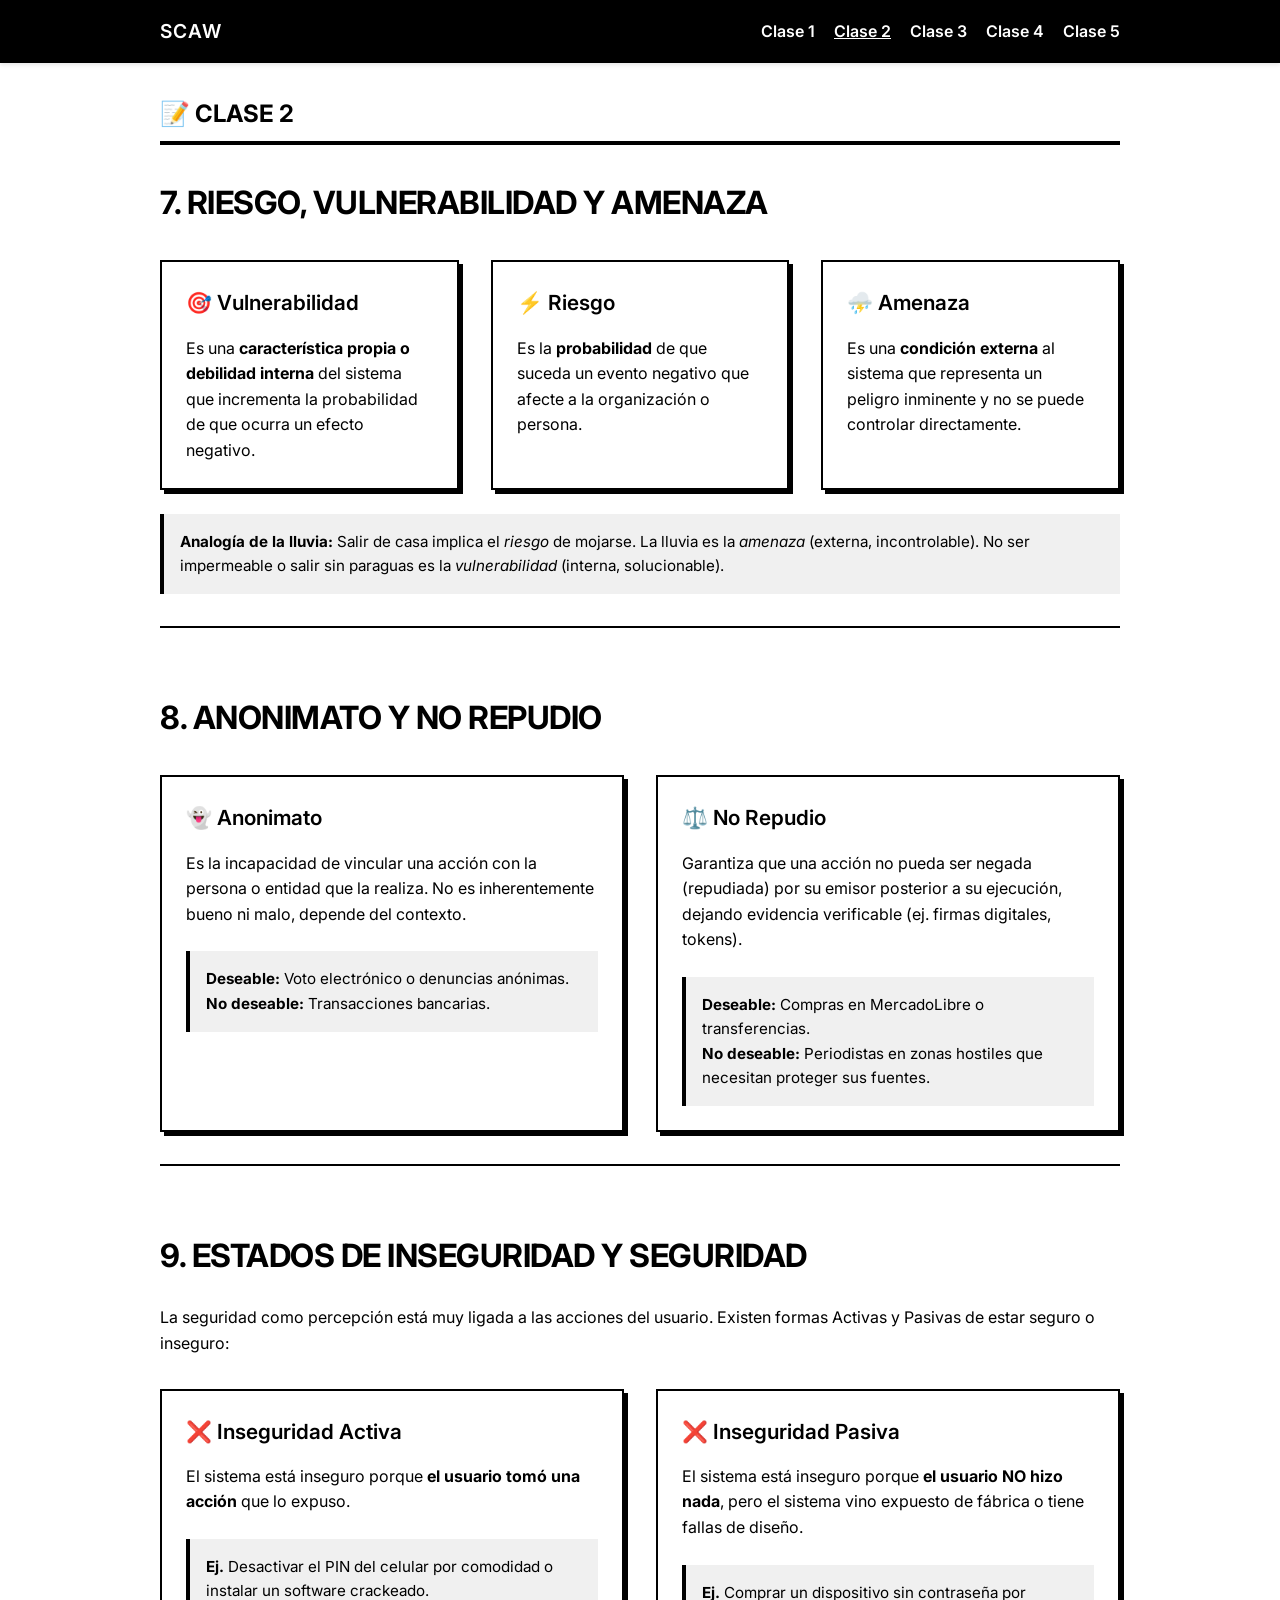
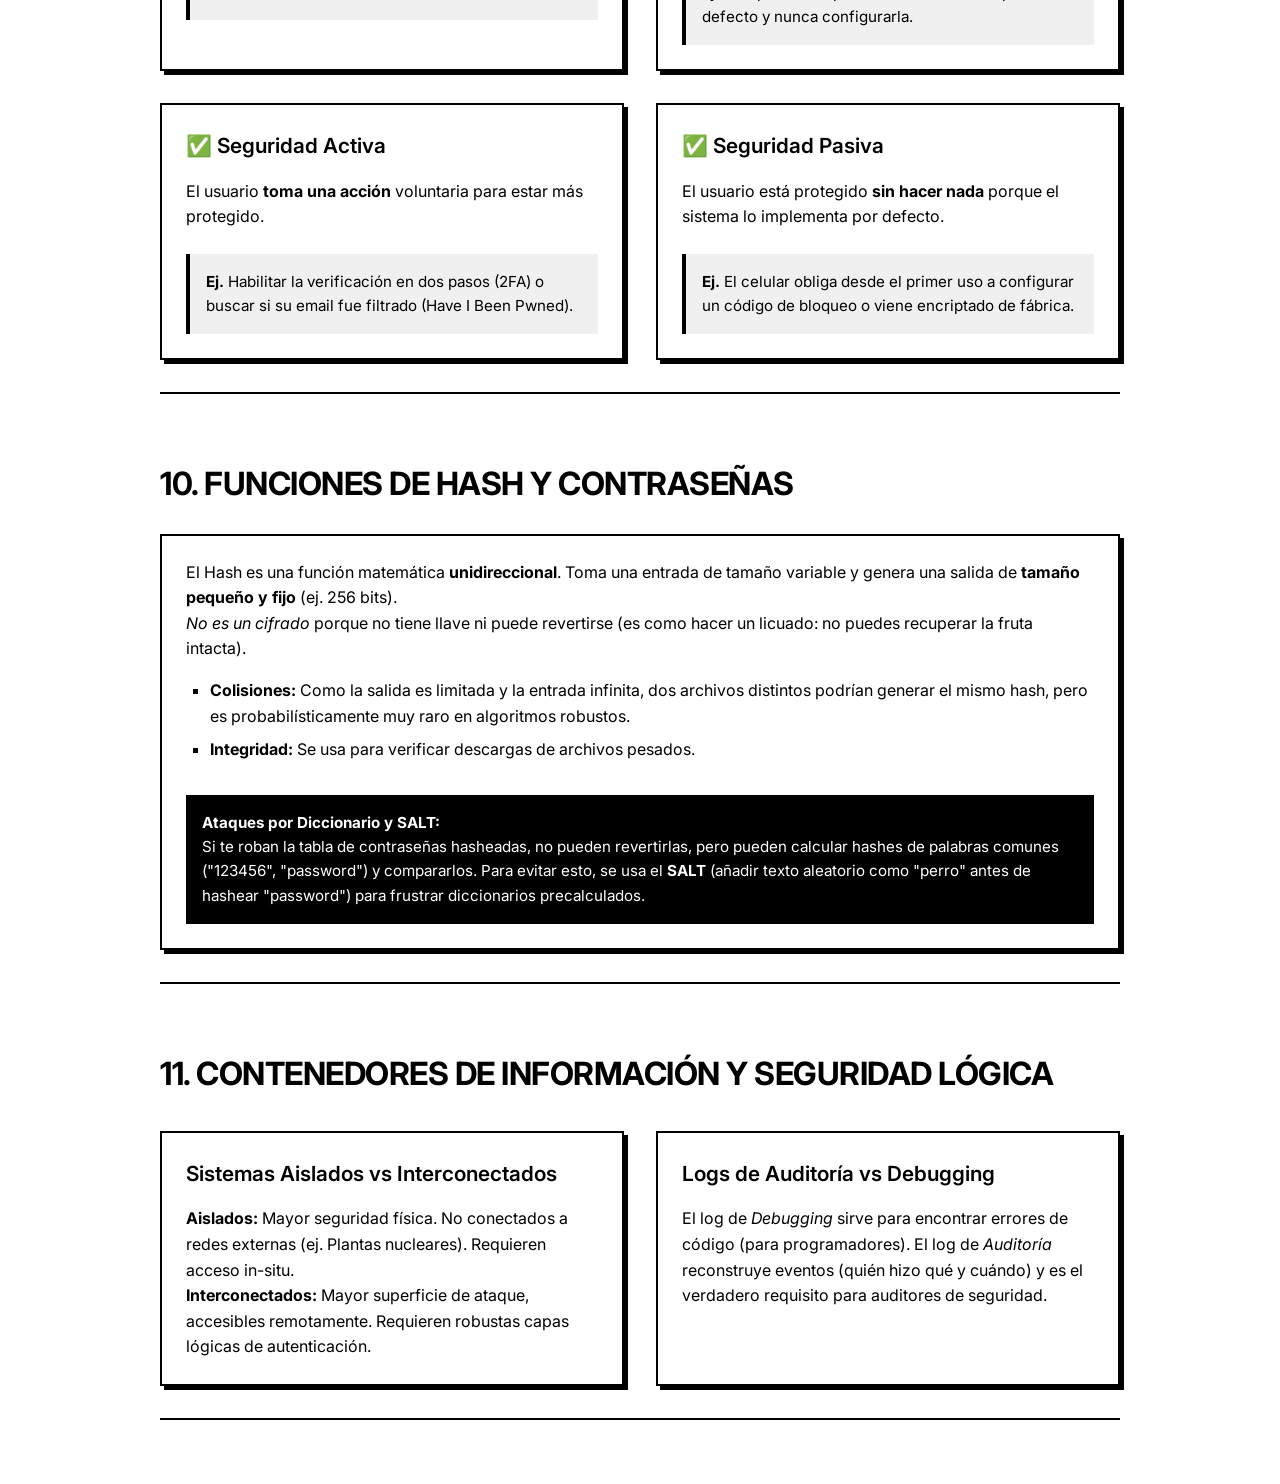
==== clase2.html @ 8fa1ffed "Subiendo Proyecto SCAW Clases 1 a 5" ====
<!DOCTYPE html>
<html lang="es">
<head>
    <meta charset="UTF-8">
    <meta name="viewport" content="width=device-width, initial-scale=1.0">
    <title>Resumen: Seguridad y Calidad de Aplicaciones Web - Clase 2</title>
    <link rel="stylesheet" href="style.css">
    <link href="https://fonts.googleapis.com/css2?family=Inter:wght@300;400;600;700&display=swap" rel="stylesheet">
</head>
<body>
    <header class="minimal-header">
        <div class="container" style="display: flex; justify-content: space-between; align-items: center;">
            <h1>SCAW</h1>
            <nav>
                <a href="index.html" style="color: white; margin-right: 15px; text-decoration: none; font-weight: 600;">Clase 1</a>
                <a href="clase2.html" style="color: white; margin-right: 15px; text-decoration: underline; font-weight: 600;">Clase 2</a>
                <a href="clase3.html" style="color: white; margin-right: 15px; text-decoration: none; font-weight: 600;">Clase 3</a>
                <a href="clase4.html" style="color: white; margin-right: 15px; text-decoration: none; font-weight: 600;">Clase 4</a>
                <a href="clase5.html" style="color: white; text-decoration: none; font-weight: 600;">Clase 5</a>
            </nav>
        </div>
    </header>
    <main class="container" id="content-container">
        <!-- CLASE 2 -->
        <div style="margin: 2rem 0 2rem; border-bottom: 4px solid var(--primary-color); padding-bottom: 0.5rem;">
            <h2>📝 CLASE 2</h2>
        </div>

        <section class="topic-section">
            <h2>7. Riesgo, Vulnerabilidad y Amenaza</h2>
            <div class="grid-3">
                <div class="card">
                    <h3>🎯 Vulnerabilidad</h3>
                    <p>Es una <strong>característica propia o debilidad interna</strong> del sistema que incrementa la probabilidad de que ocurra un efecto negativo.</p>
                </div>
                <div class="card">
                    <h3>⚡ Riesgo</h3>
                    <p>Es la <strong>probabilidad</strong> de que suceda un evento negativo que afecte a la organización o persona.</p>
                </div>
                <div class="card">
                    <h3>⛈️ Amenaza</h3>
                    <p>Es una <strong>condición externa</strong> al sistema que representa un peligro inminente y no se puede controlar directamente.</p>
                </div>
            </div>
            <div class="example-box">
                <strong>Analogía de la lluvia:</strong> Salir de casa implica el <em>riesgo</em> de mojarse. La lluvia es la <em>amenaza</em> (externa, incontrolable). No ser impermeable o salir sin paraguas es la <em>vulnerabilidad</em> (interna, solucionable).
            </div>
        </section>

        <section class="topic-section">
            <h2>8. Anonimato y No Repudio</h2>
            <div class="grid-2">
                <div class="card">
                    <h3>👻 Anonimato</h3>
                    <p>Es la incapacidad de vincular una acción con la persona o entidad que la realiza. No es inherentemente bueno ni malo, depende del contexto.</p>
                    <div class="example-box">
                        <strong>Deseable:</strong> Voto electrónico o denuncias anónimas.<br>
                        <strong>No deseable:</strong> Transacciones bancarias.
                    </div>
                </div>
                <div class="card">
                    <h3>⚖️ No Repudio</h3>
                    <p>Garantiza que una acción no pueda ser negada (repudiada) por su emisor posterior a su ejecución, dejando evidencia verificable (ej. firmas digitales, tokens).</p>
                    <div class="example-box">
                        <strong>Deseable:</strong> Compras en MercadoLibre o transferencias.<br>
                        <strong>No deseable:</strong> Periodistas en zonas hostiles que necesitan proteger sus fuentes.
                    </div>
                </div>
            </div>
        </section>

        <section class="topic-section">
            <h2>9. Estados de Inseguridad y Seguridad</h2>
            <p>La seguridad como percepción está muy ligada a las acciones del usuario. Existen formas Activas y Pasivas de estar seguro o inseguro:</p>
            <div class="grid-2">
                <div class="card">
                    <h3>❌ Inseguridad Activa</h3>
                    <p>El sistema está inseguro porque <strong>el usuario tomó una acción</strong> que lo expuso.</p>
                    <div class="example-box"><strong>Ej.</strong> Desactivar el PIN del celular por comodidad o instalar un software crackeado.</div>
                </div>
                <div class="card">
                    <h3>❌ Inseguridad Pasiva</h3>
                    <p>El sistema está inseguro porque <strong>el usuario NO hizo nada</strong>, pero el sistema vino expuesto de fábrica o tiene fallas de diseño.</p>
                    <div class="example-box"><strong>Ej.</strong> Comprar un dispositivo sin contraseña por defecto y nunca configurarla.</div>
                </div>
                <div class="card">
                    <h3>✅ Seguridad Activa</h3>
                    <p>El usuario <strong>toma una acción</strong> voluntaria para estar más protegido.</p>
                    <div class="example-box"><strong>Ej.</strong> Habilitar la verificación en dos pasos (2FA) o buscar si su email fue filtrado (Have I Been Pwned).</div>
                </div>
                <div class="card">
                    <h3>✅ Seguridad Pasiva</h3>
                    <p>El usuario está protegido <strong>sin hacer nada</strong> porque el sistema lo implementa por defecto.</p>
                    <div class="example-box"><strong>Ej.</strong> El celular obliga desde el primer uso a configurar un código de bloqueo o viene encriptado de fábrica.</div>
                </div>
            </div>
        </section>

        <section class="topic-section">
            <h2>10. Funciones de Hash y Contraseñas</h2>
            <div class="card">
                <p>El Hash es una función matemática <strong>unidireccional</strong>. Toma una entrada de tamaño variable y genera una salida de <strong>tamaño pequeño y fijo</strong> (ej. 256 bits). <br><em>No es un cifrado</em> porque no tiene llave ni puede revertirse (es como hacer un licuado: no puedes recuperar la fruta intacta).</p>
                <ul>
                    <li><strong>Colisiones:</strong> Como la salida es limitada y la entrada infinita, dos archivos distintos podrían generar el mismo hash, pero es probabilísticamente muy raro en algoritmos robustos.</li>
                    <li><strong>Integridad:</strong> Se usa para verificar descargas de archivos pesados.</li>
                </ul>
                <div class="example-box black-box">
                    <strong>Ataques por Diccionario y SALT:</strong><br>
                    Si te roban la tabla de contraseñas hasheadas, no pueden revertirlas, pero pueden calcular hashes de palabras comunes ("123456", "password") y compararlos. Para evitar esto, se usa el <strong>SALT</strong> (añadir texto aleatorio como "perro" antes de hashear "password") para frustrar diccionarios precalculados.
                </div>
            </div>
        </section>

        <section class="topic-section">
            <h2>11. Contenedores de Información y Seguridad Lógica</h2>
            <div class="grid-2">
                <div class="card">
                    <h3>Sistemas Aislados vs Interconectados</h3>
                    <p><strong>Aislados:</strong> Mayor seguridad física. No conectados a redes externas (ej. Plantas nucleares). Requieren acceso in-situ.<br>
                    <strong>Interconectados:</strong> Mayor superficie de ataque, accesibles remotamente. Requieren robustas capas lógicas de autenticación.</p>
                </div>
                <div class="card">
                    <h3>Logs de Auditoría vs Debugging</h3>
                    <p>El log de <em>Debugging</em> sirve para encontrar errores de código (para programadores). El log de <em>Auditoría</em> reconstruye eventos (quién hizo qué y cuándo) y es el verdadero requisito para auditores de seguridad.</p>
                </div>
            </div>
        </section>
    </main>

    <script src="script.js"></script>
</body>
</html>
---- style.css ----
:root {
    --primary-color: #000000;
    --primary-hover: #333333;
    --bg-color: #ffffff;
    --card-bg: #ffffff;
    --text-main: #000000;
    --text-muted: #666666;
    --border-color: #000000;
}

* {
    margin: 0;
    padding: 0;
    box-sizing: border-box;
}

body {
    font-family: 'Inter', sans-serif;
    background-color: var(--bg-color);
    color: var(--text-main);
    line-height: 1.6;
}

.container {
    max-width: 1000px;
    margin: 0 auto;
    padding: 0 20px;
}

.minimal-header {
    background-color: var(--primary-color);
    color: white;
    padding: 1rem 0;
    text-align: left;
    box-shadow: 0 2px 4px rgba(0, 0, 0, 0.1);
}

.minimal-header h1 {
    font-size: 1.2rem;
    font-weight: 600;
    margin: 0;
    letter-spacing: 1px;
}

main {
    padding: 3rem 0;
}

.topic-section {
    margin-bottom: 4rem;
    padding-bottom: 2rem;
    border-bottom: 2px solid var(--border-color);
}

.topic-section h2 {
    font-size: 2rem;
    margin-bottom: 1.5rem;
    font-weight: 700;
    text-transform: uppercase;
    letter-spacing: -0.5px;
}

.card {
    background-color: var(--card-bg);
    border: 2px solid var(--border-color);
    padding: 1.5rem;
    box-shadow: 4px 4px 0px 0px var(--border-color);
    transition: transform 0.2s ease, box-shadow 0.2s ease;
}

.card:hover {
    transform: translate(-2px, -2px);
    box-shadow: 6px 6px 0px 0px var(--border-color);
}

.card h3 {
    font-size: 1.3rem;
    margin-bottom: 1rem;
    font-weight: 600;
}

.card ul {
    list-style-type: square;
    margin-left: 1.5rem;
    margin-top: 1rem;
}

.card li {
    margin-bottom: 0.5rem;
}

.grid-3 {
    display: grid;
    grid-template-columns: repeat(auto-fit, minmax(280px, 1fr));
    gap: 2rem;
    margin-top: 2rem;
}

.grid-2 {
    display: grid;
    grid-template-columns: repeat(auto-fit, minmax(400px, 1fr));
    gap: 2rem;
    margin-top: 2rem;
}

.example-box {
    margin-top: 1.5rem;
    padding: 1rem;
    background-color: #f0f0f0;
    border-left: 4px solid var(--primary-color);
    font-size: 0.95rem;
}

.example-box.black-box {
    background-color: var(--primary-color);
    color: white;
    border: none;
    margin-top: 2rem;
}

.icon-box {
    margin-bottom: 1rem;
}

.triangle-container {
    display: flex;
    justify-content: center;
    margin: 2rem 0;
}
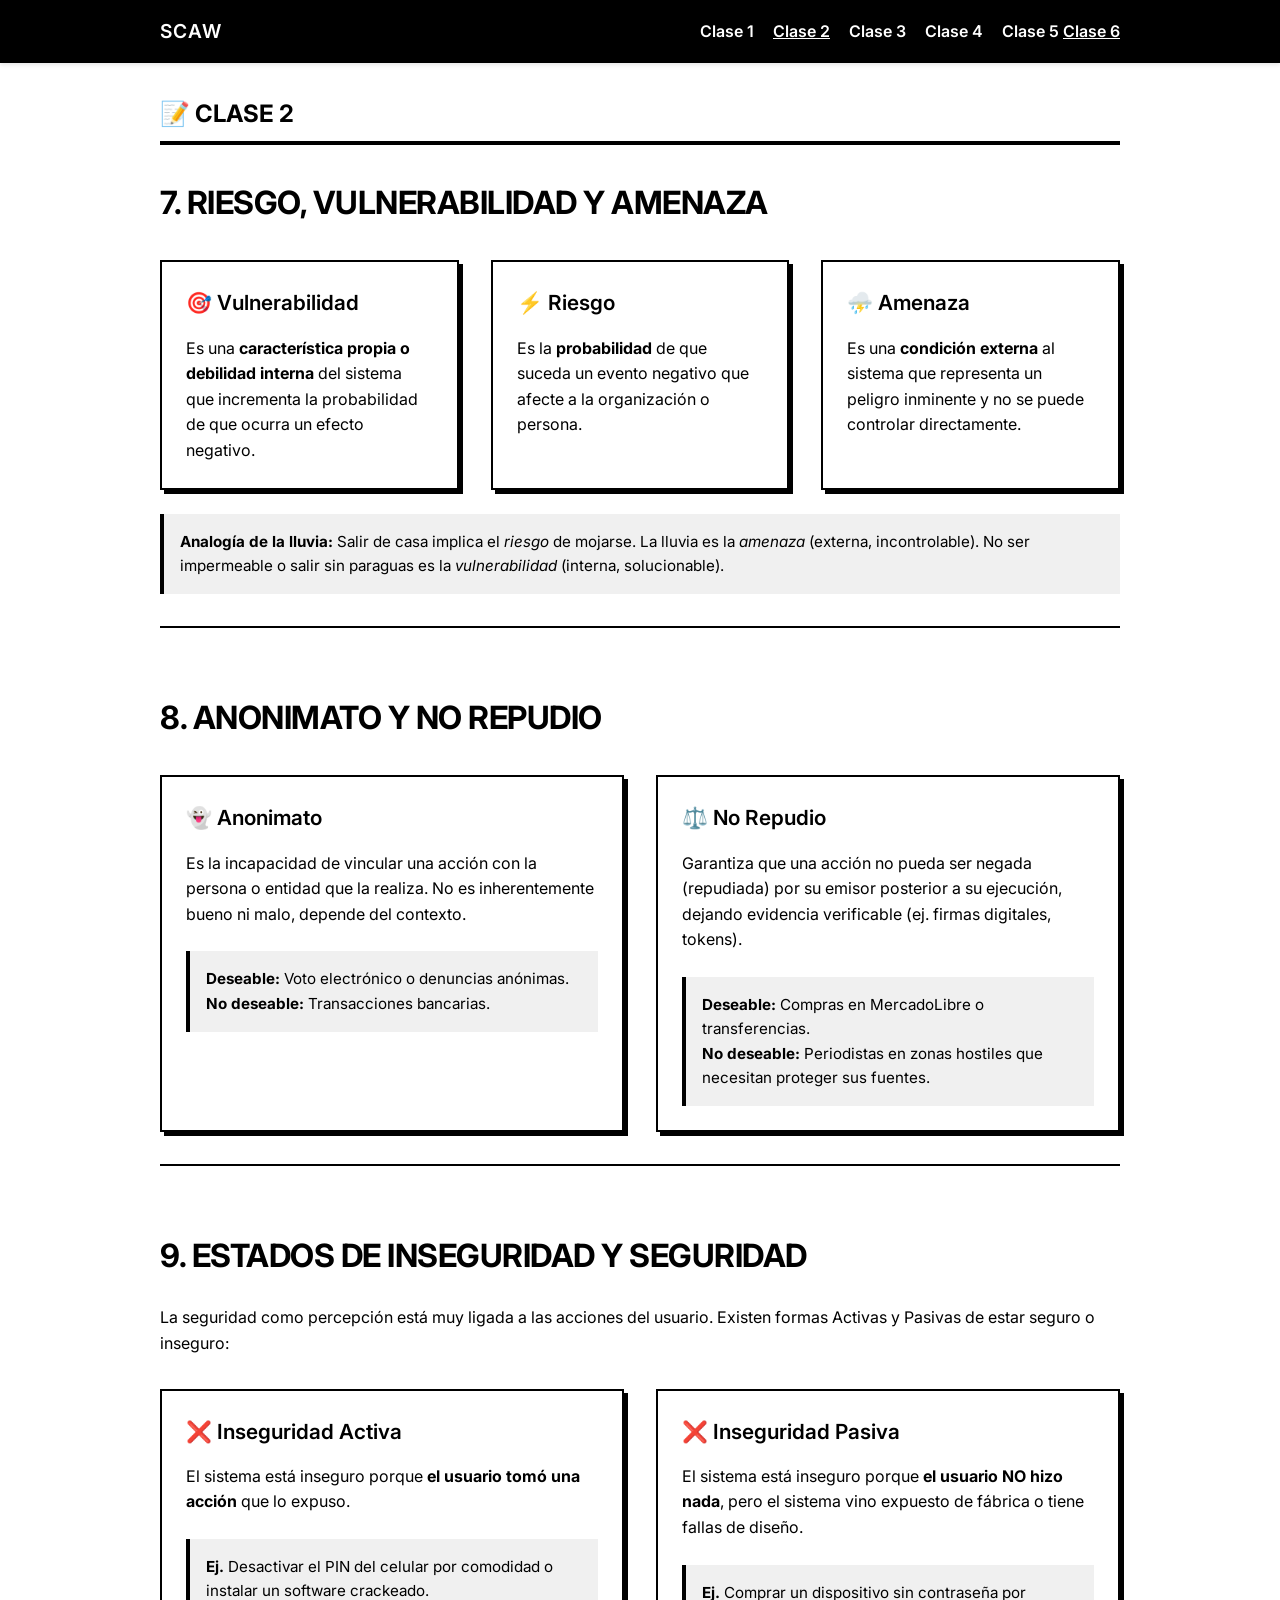
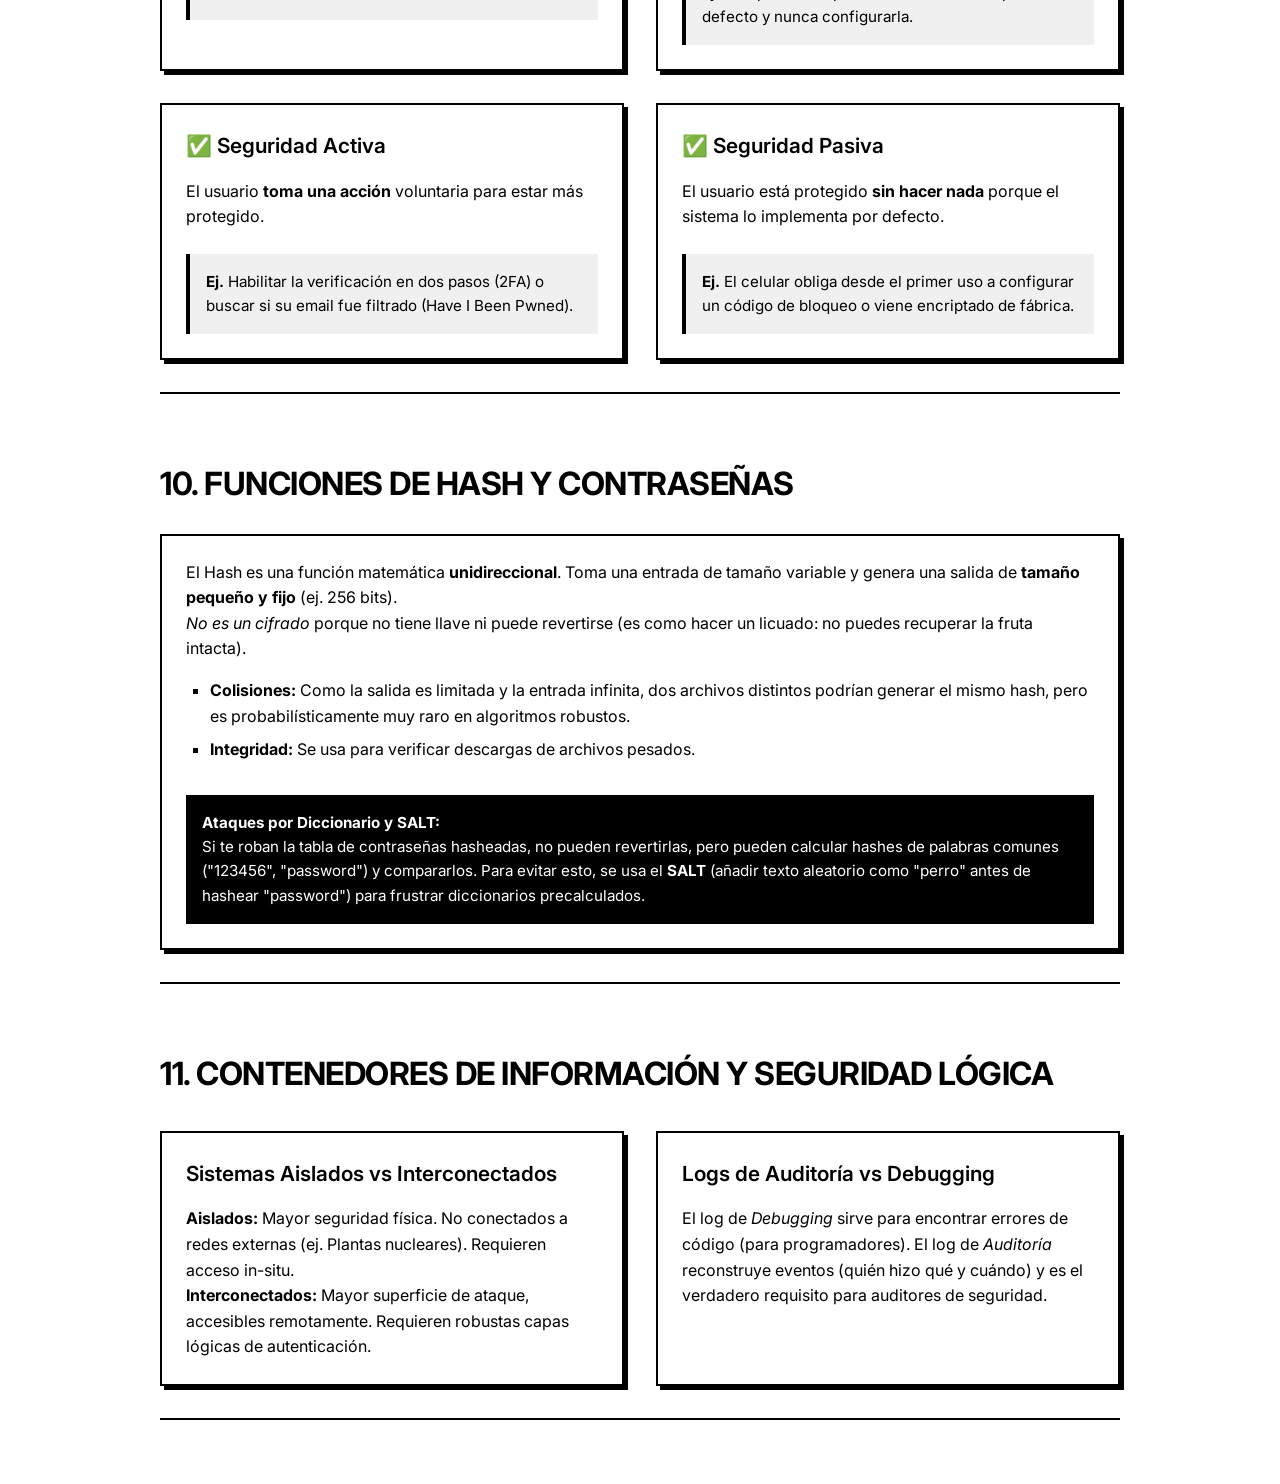
==== commit 66ef24b5: "agrego clase 6" ====
--- a/clase2.html
+++ b/clase2.html
@@ -1,5 +1,6 @@
 <!DOCTYPE html>
 <html lang="es">
+
 <head>
     <meta charset="UTF-8">
     <meta name="viewport" content="width=device-width, initial-scale=1.0">
@@ -7,16 +8,22 @@
     <link rel="stylesheet" href="style.css">
     <link href="https://fonts.googleapis.com/css2?family=Inter:wght@300;400;600;700&display=swap" rel="stylesheet">
 </head>
+
 <body>
     <header class="minimal-header">
         <div class="container" style="display: flex; justify-content: space-between; align-items: center;">
             <h1>SCAW</h1>
             <nav>
-                <a href="index.html" style="color: white; margin-right: 15px; text-decoration: none; font-weight: 600;">Clase 1</a>
-                <a href="clase2.html" style="color: white; margin-right: 15px; text-decoration: underline; font-weight: 600;">Clase 2</a>
-                <a href="clase3.html" style="color: white; margin-right: 15px; text-decoration: none; font-weight: 600;">Clase 3</a>
-                <a href="clase4.html" style="color: white; margin-right: 15px; text-decoration: none; font-weight: 600;">Clase 4</a>
+                <a href="index.html"
+                    style="color: white; margin-right: 15px; text-decoration: none; font-weight: 600;">Clase 1</a>
+                <a href="clase2.html"
+                    style="color: white; margin-right: 15px; text-decoration: underline; font-weight: 600;">Clase 2</a>
+                <a href="clase3.html"
+                    style="color: white; margin-right: 15px; text-decoration: none; font-weight: 600;">Clase 3</a>
+                <a href="clase4.html"
+                    style="color: white; margin-right: 15px; text-decoration: none; font-weight: 600;">Clase 4</a>
                 <a href="clase5.html" style="color: white; text-decoration: none; font-weight: 600;">Clase 5</a>
+                <a href="clase6.html" style="color: white; text-decoration: underline; font-weight: 600;">Clase 6</a>
             </nav>
         </div>
     </header>
@@ -31,19 +38,24 @@
             <div class="grid-3">
                 <div class="card">
                     <h3>🎯 Vulnerabilidad</h3>
-                    <p>Es una <strong>característica propia o debilidad interna</strong> del sistema que incrementa la probabilidad de que ocurra un efecto negativo.</p>
+                    <p>Es una <strong>característica propia o debilidad interna</strong> del sistema que incrementa la
+                        probabilidad de que ocurra un efecto negativo.</p>
                 </div>
                 <div class="card">
                     <h3>⚡ Riesgo</h3>
-                    <p>Es la <strong>probabilidad</strong> de que suceda un evento negativo que afecte a la organización o persona.</p>
+                    <p>Es la <strong>probabilidad</strong> de que suceda un evento negativo que afecte a la organización
+                        o persona.</p>
                 </div>
                 <div class="card">
                     <h3>⛈️ Amenaza</h3>
-                    <p>Es una <strong>condición externa</strong> al sistema que representa un peligro inminente y no se puede controlar directamente.</p>
+                    <p>Es una <strong>condición externa</strong> al sistema que representa un peligro inminente y no se
+                        puede controlar directamente.</p>
                 </div>
             </div>
             <div class="example-box">
-                <strong>Analogía de la lluvia:</strong> Salir de casa implica el <em>riesgo</em> de mojarse. La lluvia es la <em>amenaza</em> (externa, incontrolable). No ser impermeable o salir sin paraguas es la <em>vulnerabilidad</em> (interna, solucionable).
+                <strong>Analogía de la lluvia:</strong> Salir de casa implica el <em>riesgo</em> de mojarse. La lluvia
+                es la <em>amenaza</em> (externa, incontrolable). No ser impermeable o salir sin paraguas es la
+                <em>vulnerabilidad</em> (interna, solucionable).
             </div>
         </section>
 
@@ -52,7 +64,8 @@
             <div class="grid-2">
                 <div class="card">
                     <h3>👻 Anonimato</h3>
-                    <p>Es la incapacidad de vincular una acción con la persona o entidad que la realiza. No es inherentemente bueno ni malo, depende del contexto.</p>
+                    <p>Es la incapacidad de vincular una acción con la persona o entidad que la realiza. No es
+                        inherentemente bueno ni malo, depende del contexto.</p>
                     <div class="example-box">
                         <strong>Deseable:</strong> Voto electrónico o denuncias anónimas.<br>
                         <strong>No deseable:</strong> Transacciones bancarias.
@@ -60,7 +73,8 @@
                 </div>
                 <div class="card">
                     <h3>⚖️ No Repudio</h3>
-                    <p>Garantiza que una acción no pueda ser negada (repudiada) por su emisor posterior a su ejecución, dejando evidencia verificable (ej. firmas digitales, tokens).</p>
+                    <p>Garantiza que una acción no pueda ser negada (repudiada) por su emisor posterior a su ejecución,
+                        dejando evidencia verificable (ej. firmas digitales, tokens).</p>
                     <div class="example-box">
                         <strong>Deseable:</strong> Compras en MercadoLibre o transferencias.<br>
                         <strong>No deseable:</strong> Periodistas en zonas hostiles que necesitan proteger sus fuentes.
@@ -71,27 +85,34 @@
 
         <section class="topic-section">
             <h2>9. Estados de Inseguridad y Seguridad</h2>
-            <p>La seguridad como percepción está muy ligada a las acciones del usuario. Existen formas Activas y Pasivas de estar seguro o inseguro:</p>
+            <p>La seguridad como percepción está muy ligada a las acciones del usuario. Existen formas Activas y Pasivas
+                de estar seguro o inseguro:</p>
             <div class="grid-2">
                 <div class="card">
                     <h3>❌ Inseguridad Activa</h3>
                     <p>El sistema está inseguro porque <strong>el usuario tomó una acción</strong> que lo expuso.</p>
-                    <div class="example-box"><strong>Ej.</strong> Desactivar el PIN del celular por comodidad o instalar un software crackeado.</div>
+                    <div class="example-box"><strong>Ej.</strong> Desactivar el PIN del celular por comodidad o instalar
+                        un software crackeado.</div>
                 </div>
                 <div class="card">
                     <h3>❌ Inseguridad Pasiva</h3>
-                    <p>El sistema está inseguro porque <strong>el usuario NO hizo nada</strong>, pero el sistema vino expuesto de fábrica o tiene fallas de diseño.</p>
-                    <div class="example-box"><strong>Ej.</strong> Comprar un dispositivo sin contraseña por defecto y nunca configurarla.</div>
+                    <p>El sistema está inseguro porque <strong>el usuario NO hizo nada</strong>, pero el sistema vino
+                        expuesto de fábrica o tiene fallas de diseño.</p>
+                    <div class="example-box"><strong>Ej.</strong> Comprar un dispositivo sin contraseña por defecto y
+                        nunca configurarla.</div>
                 </div>
                 <div class="card">
                     <h3>✅ Seguridad Activa</h3>
                     <p>El usuario <strong>toma una acción</strong> voluntaria para estar más protegido.</p>
-                    <div class="example-box"><strong>Ej.</strong> Habilitar la verificación en dos pasos (2FA) o buscar si su email fue filtrado (Have I Been Pwned).</div>
+                    <div class="example-box"><strong>Ej.</strong> Habilitar la verificación en dos pasos (2FA) o buscar
+                        si su email fue filtrado (Have I Been Pwned).</div>
                 </div>
                 <div class="card">
                     <h3>✅ Seguridad Pasiva</h3>
-                    <p>El usuario está protegido <strong>sin hacer nada</strong> porque el sistema lo implementa por defecto.</p>
-                    <div class="example-box"><strong>Ej.</strong> El celular obliga desde el primer uso a configurar un código de bloqueo o viene encriptado de fábrica.</div>
+                    <p>El usuario está protegido <strong>sin hacer nada</strong> porque el sistema lo implementa por
+                        defecto.</p>
+                    <div class="example-box"><strong>Ej.</strong> El celular obliga desde el primer uso a configurar un
+                        código de bloqueo o viene encriptado de fábrica.</div>
                 </div>
             </div>
         </section>
@@ -99,14 +120,22 @@
         <section class="topic-section">
             <h2>10. Funciones de Hash y Contraseñas</h2>
             <div class="card">
-                <p>El Hash es una función matemática <strong>unidireccional</strong>. Toma una entrada de tamaño variable y genera una salida de <strong>tamaño pequeño y fijo</strong> (ej. 256 bits). <br><em>No es un cifrado</em> porque no tiene llave ni puede revertirse (es como hacer un licuado: no puedes recuperar la fruta intacta).</p>
+                <p>El Hash es una función matemática <strong>unidireccional</strong>. Toma una entrada de tamaño
+                    variable y genera una salida de <strong>tamaño pequeño y fijo</strong> (ej. 256 bits). <br><em>No es
+                        un cifrado</em> porque no tiene llave ni puede revertirse (es como hacer un licuado: no puedes
+                    recuperar la fruta intacta).</p>
                 <ul>
-                    <li><strong>Colisiones:</strong> Como la salida es limitada y la entrada infinita, dos archivos distintos podrían generar el mismo hash, pero es probabilísticamente muy raro en algoritmos robustos.</li>
+                    <li><strong>Colisiones:</strong> Como la salida es limitada y la entrada infinita, dos archivos
+                        distintos podrían generar el mismo hash, pero es probabilísticamente muy raro en algoritmos
+                        robustos.</li>
                     <li><strong>Integridad:</strong> Se usa para verificar descargas de archivos pesados.</li>
                 </ul>
                 <div class="example-box black-box">
                     <strong>Ataques por Diccionario y SALT:</strong><br>
-                    Si te roban la tabla de contraseñas hasheadas, no pueden revertirlas, pero pueden calcular hashes de palabras comunes ("123456", "password") y compararlos. Para evitar esto, se usa el <strong>SALT</strong> (añadir texto aleatorio como "perro" antes de hashear "password") para frustrar diccionarios precalculados.
+                    Si te roban la tabla de contraseñas hasheadas, no pueden revertirlas, pero pueden calcular hashes de
+                    palabras comunes ("123456", "password") y compararlos. Para evitar esto, se usa el
+                    <strong>SALT</strong> (añadir texto aleatorio como "perro" antes de hashear "password") para
+                    frustrar diccionarios precalculados.
                 </div>
             </div>
         </section>
@@ -116,12 +145,17 @@
             <div class="grid-2">
                 <div class="card">
                     <h3>Sistemas Aislados vs Interconectados</h3>
-                    <p><strong>Aislados:</strong> Mayor seguridad física. No conectados a redes externas (ej. Plantas nucleares). Requieren acceso in-situ.<br>
-                    <strong>Interconectados:</strong> Mayor superficie de ataque, accesibles remotamente. Requieren robustas capas lógicas de autenticación.</p>
+                    <p><strong>Aislados:</strong> Mayor seguridad física. No conectados a redes externas (ej. Plantas
+                        nucleares). Requieren acceso in-situ.<br>
+                        <strong>Interconectados:</strong> Mayor superficie de ataque, accesibles remotamente. Requieren
+                        robustas capas lógicas de autenticación.
+                    </p>
                 </div>
                 <div class="card">
                     <h3>Logs de Auditoría vs Debugging</h3>
-                    <p>El log de <em>Debugging</em> sirve para encontrar errores de código (para programadores). El log de <em>Auditoría</em> reconstruye eventos (quién hizo qué y cuándo) y es el verdadero requisito para auditores de seguridad.</p>
+                    <p>El log de <em>Debugging</em> sirve para encontrar errores de código (para programadores). El log
+                        de <em>Auditoría</em> reconstruye eventos (quién hizo qué y cuándo) y es el verdadero requisito
+                        para auditores de seguridad.</p>
                 </div>
             </div>
         </section>
@@ -129,4 +163,5 @@
 
     <script src="script.js"></script>
 </body>
-</html>
+
+</html>
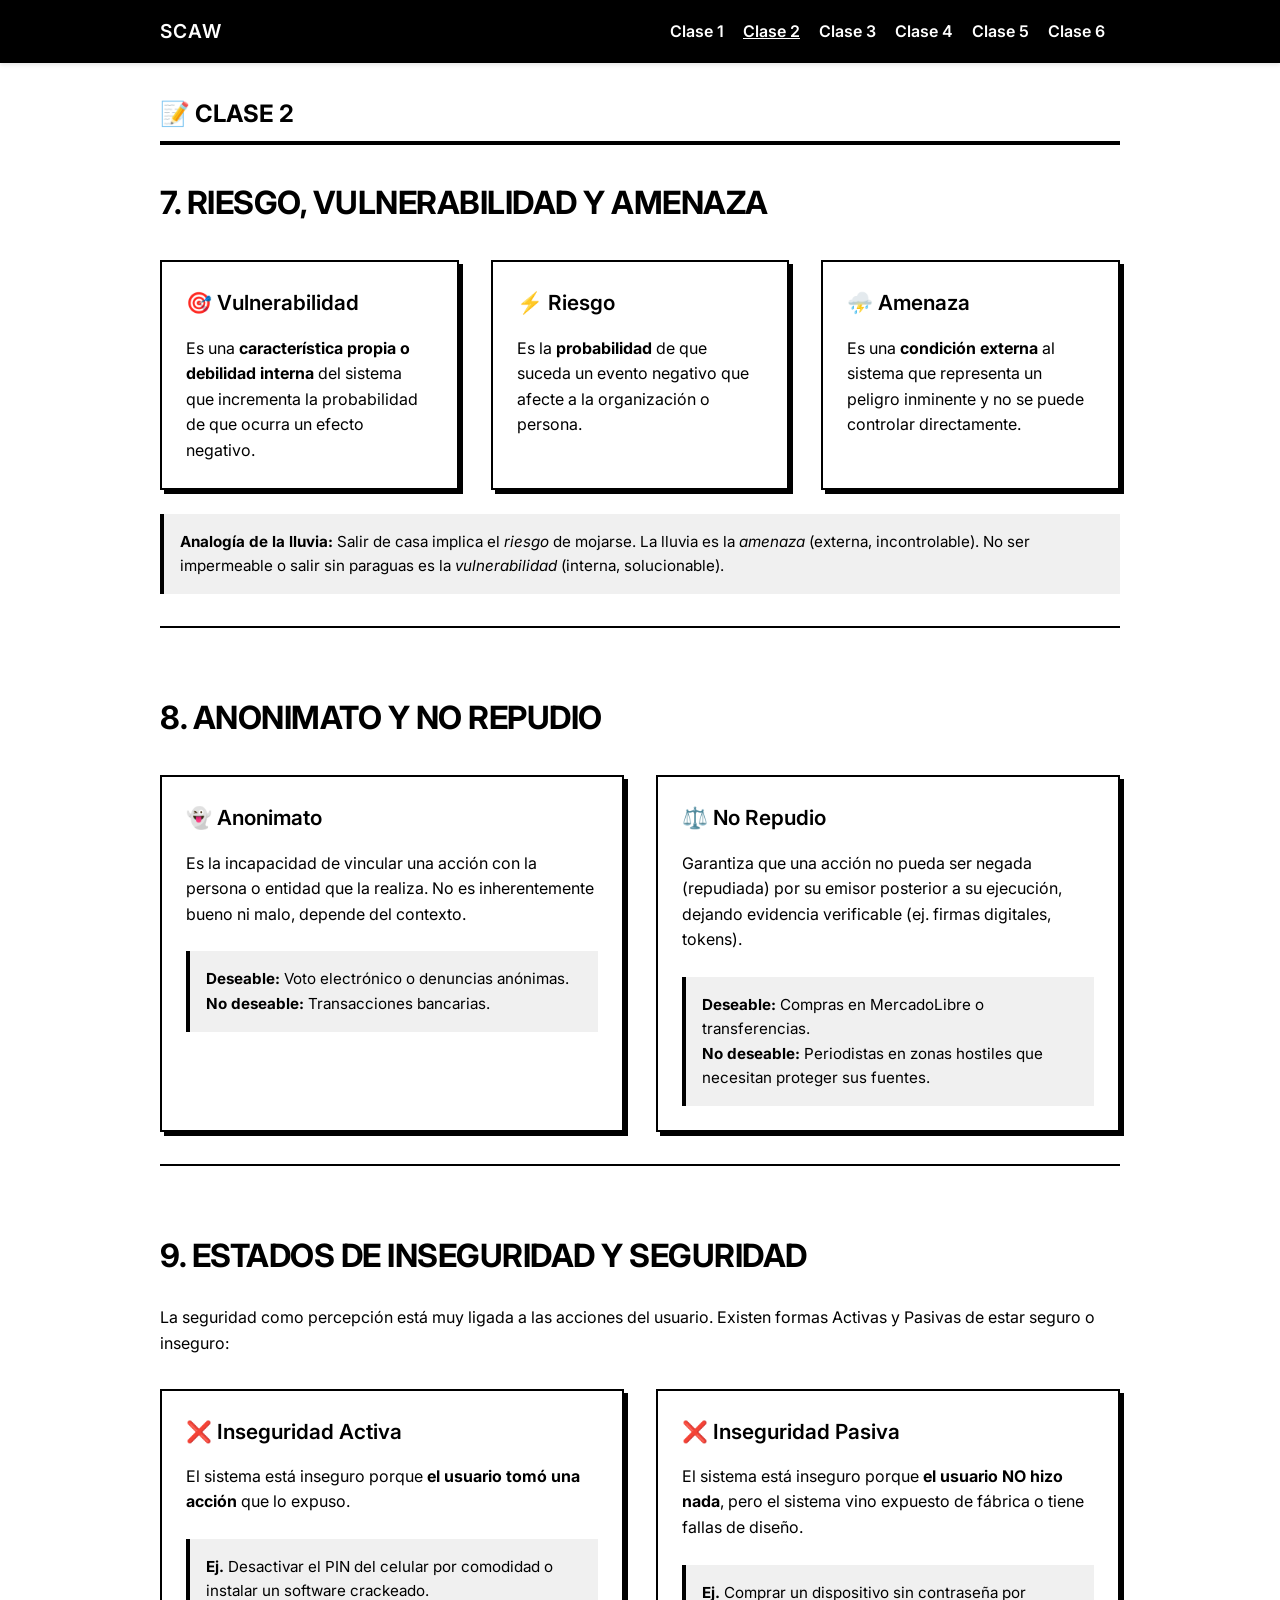
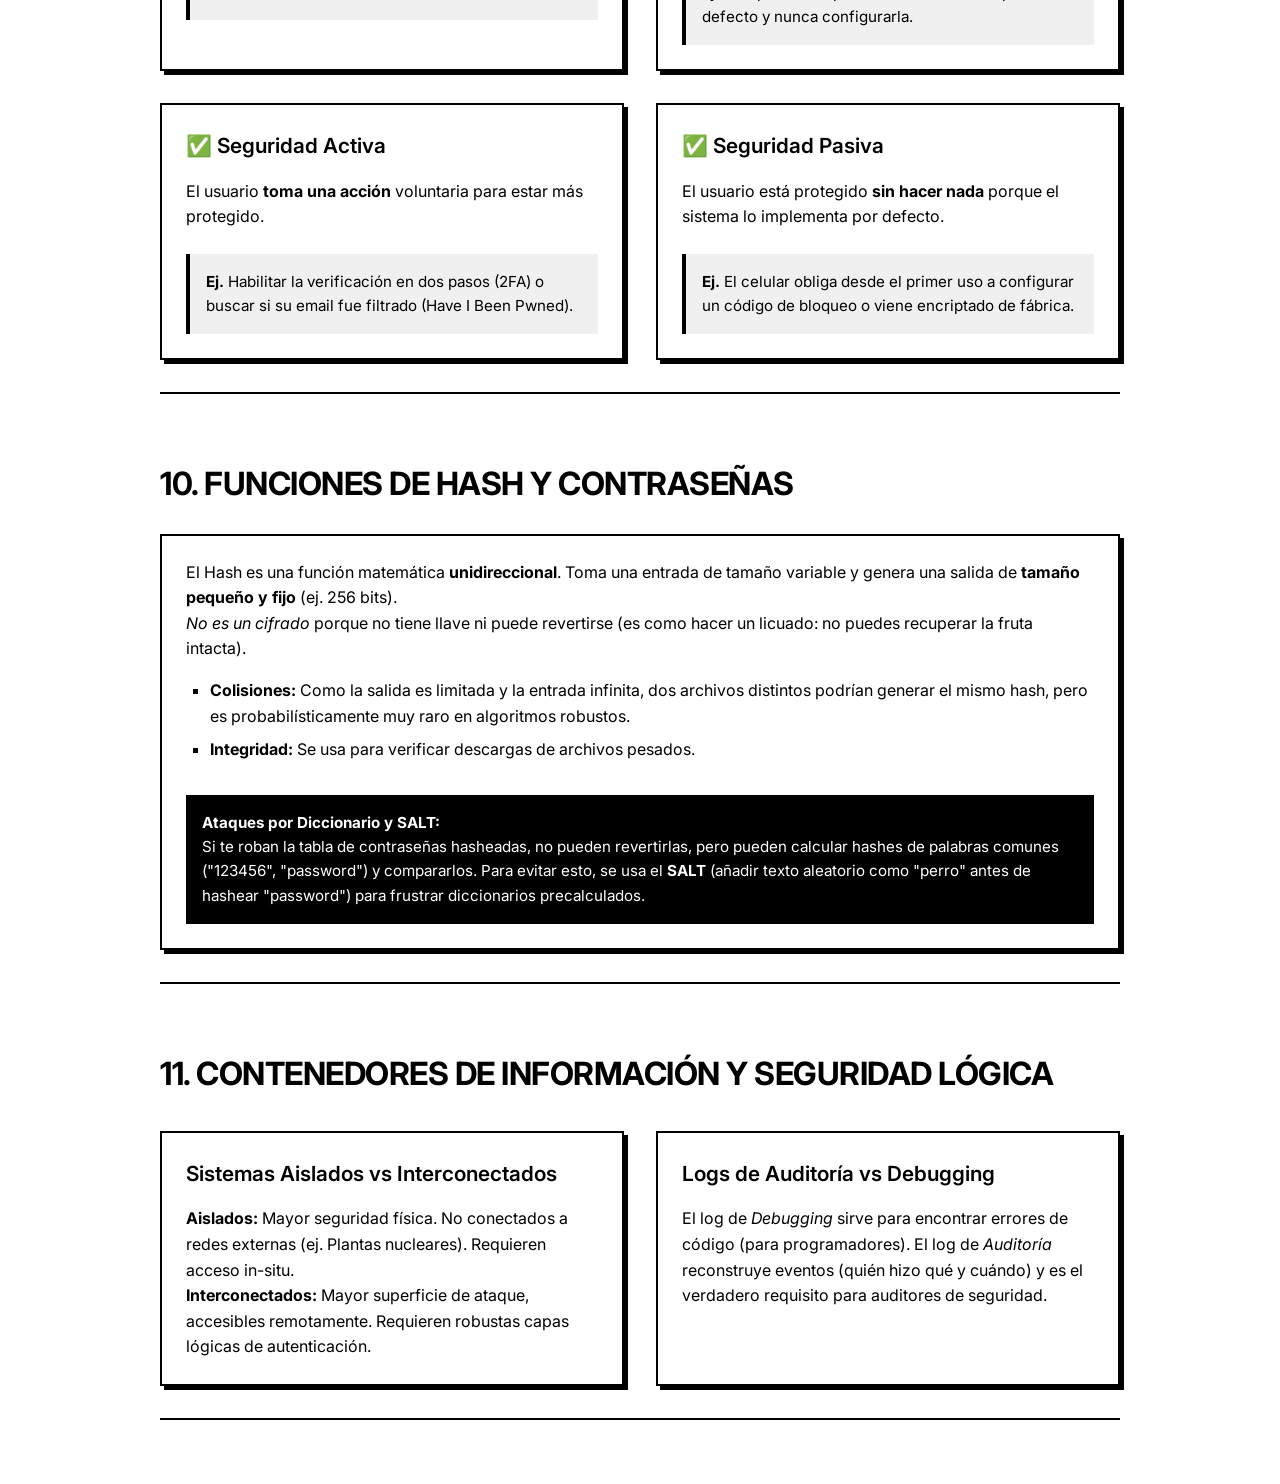
==== commit 57bc991b: "arreglo stilos" ====
--- a/clase2.html
+++ b/clase2.html
@@ -22,8 +22,10 @@
                     style="color: white; margin-right: 15px; text-decoration: none; font-weight: 600;">Clase 3</a>
                 <a href="clase4.html"
                     style="color: white; margin-right: 15px; text-decoration: none; font-weight: 600;">Clase 4</a>
-                <a href="clase5.html" style="color: white; text-decoration: none; font-weight: 600;">Clase 5</a>
-                <a href="clase6.html" style="color: white; text-decoration: underline; font-weight: 600;">Clase 6</a>
+                <a href="clase5.html"
+                    style="color: white; margin-right: 15px; text-decoration: none; font-weight: 600;">Clase 5</a>
+                <a href="clase6.html"
+                    style="color: white; margin-right: 15px; text-decoration: none; font-weight: 600;">Clase 6</a>
             </nav>
         </div>
     </header>
